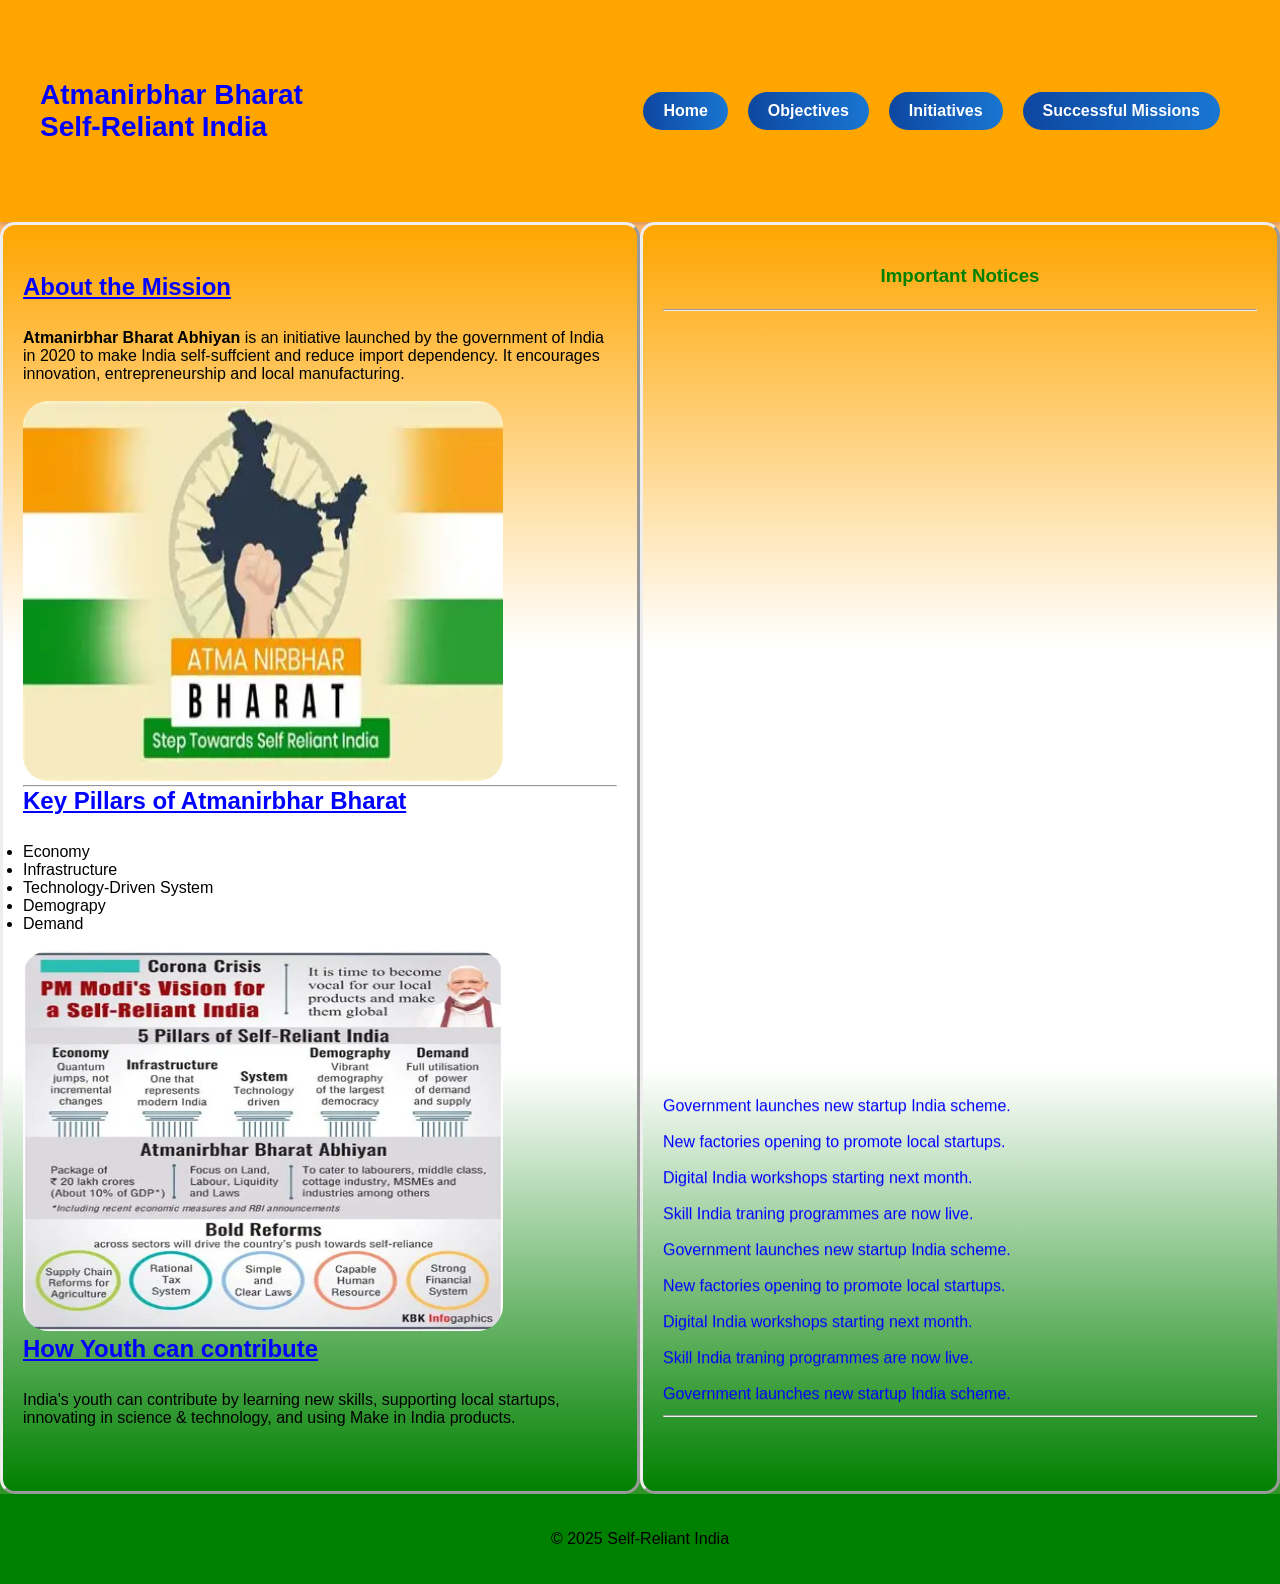
==== index.html @ f89c3b9d "Add files via upload" ====
<!doctype html>
<html>
<head>
 <title>Atmanirbhar Bharat</title>
 <link rel="stylesheet" href="style.css">
</head>
<body>

<header>
 <h1><br><br>
 Atmanirbhar Bharat<br>Self-Reliant India<br><br><br></h1>
<nav> 
 <br><br><a href="index.html" class="button">Home</a>
 <a href="objectives.html" class="button">Objectives</a>
 <a href="initiatives.html" class="button">Initiatives</a>
 <a href="missions.html" class="button">Successful Missions</a><br><br><br>
</nav>
</header>

<main>
<section>
 <h2><br>About the Mission<br><br></h2>
  <p><strong>Atmanirbhar Bharat Abhiyan </strong> is an initiative launched by the government of India in 2020 to make India self-suffcient and reduce import dependency. It encourages innovation, entrepreneurship and local manufacturing.<br><br></p>
   <img src="ATMANIRBHAR BHARAT.png" alt="AB" height="380" width="480"><hr>
  <h2>Key Pillars of Atmanirbhar Bharat<br><br></h2>
   <ul>
    <li>Economy</li>
    <li>Infrastructure</li>
    <li>Technology-Driven System</li>
    <li>Demograpy</li>
    <li>Demand<br><br></li>
   </ul>
  <img src="KPAB.png" alt="KPAB" height="380" width="480">
 <h2>How Youth can contribute<br><br></h2>
  <p>India's youth can contribute by learning new skills, supporting local startups, innovating in science & technology, and using Make in India products.<br><br></p>
</section>

<section>
 <aside class="notice">
  <h3>Important Notices<br><br></h3><hr>
   <marquee direction="up" scrollamount="20" height="1100" width="450">
    <ul>
     <li>Government launches new startup India scheme.</li><br>
     <li>New factories opening to promote local startups.</li><br>
     <li>Digital India workshops starting next month.</li><br>
     <li>Skill India traning programmes are now live.</li><br>
     <li>Government launches new startup India scheme.</li><br>
     <li>New factories opening to promote local startups.</li><br>
     <li>Digital India workshops starting next month.</li><br>
     <li>Skill India traning programmes are now live.</li><br>
     <li>Government launches new startup India scheme.</li><br>
     <li>New factories opening to promote local startups.</li><br>
     <li>Digital India workshops starting next month.</li><br>
     <li>Skill India traning programmes are now live.</li><br>
     <li>Government launches new startup India scheme.</li><br>
     <li>New factories opening to promote local startups.</li><br>
     <li>Digital India workshops starting next month.</li><br>
     <li>Skill India traning programmes are now live.</li><br>
     <li>Government launches new startup India scheme.</li><br>
     <li>New factories opening to promote local startups.</li><br>
     <li>Digital India workshops starting next month.</li><br>
     <li>Skill India traning programmes are now live.</li><br>
    </ul>
   </marquee><hr><br><br><br>
  </aside>
</section>
</main>

<footer>
 <br><br>&copy; 2025 Self-Reliant India<br><br><br>
</footer>

</body>
</html>
---- style.css ----
*{
margin: 0;
padding: 0;
}

section{
background: linear-gradient(to bottom, orange, white, white, green);
border-style: outset;
border-radius: 15px;
}

footer{
background-color: green;
text-align: center;
}

header{
display: flex;
justify-content: space-between;
align-items: center;
background-color: orange;
color: blue;
padding: 15px 40px;
box-shadow: 0 2px 5px rgba(0, 0, 0, 0.2);
}

img{
border-radius: 25px;
}

nav{
background: orange;
text-align: center;
font-weight: bold;
display: flex;
align-items: center;
gap: 20px;
}

nav a{
text-decoration: none;
color: blue;
font-size: 18px;
padding: 10px 18px;
border-radius: 8px;
transition: 0.3s ease;
}

nav a:hover{
color: red;
}

h2{
color: blue;
text-decoration: underline;
}

h3{
color: green;
text-align: center;
}

aside{
margin-top: 20px;
}


.notice{
color: blue;
}

section{
flex: 1;
padding: 20px;
box-sizing: border-box;
}

main{
display: flex;
flex-wrap: wrap;
}

.button{
background: linear-gradient(90deg, #0d47a1, #1976d2);
color: white;
border: none;
padding: 10px 20px;
border-radius: 25px;
font-size: 16px;
font-family: Arial, sans-serif;
cursor: pointer;
transition: transform 0.2s, box-shadow 0.2s;
text-decoration: none;
display: inline-block;
}

.button:hover{
transform: translateY(-3px);
box-shadow: 0 5px 15px rgba(0, 0, 0, 0.2);
color: cyan;
}

body{
animation: fadeIn 1.5s ease-in-out;
background: linear-gradient(to bottom, #FF9933, white, #138808);
margin: 0;
font-family: 'Segoe UI', sans-serif;
}

@keyframes fadeIn {
from { opacity: 0; }
to { opacity: 1; }
}

@keyframes textFadeIn {
from { opacity: 0; transform: translateY(10px); }
to { opacity: 1; transform: translateY(0); }
}

h1, h2, h3, p, a, ul, li, .button{
animation: textFadeIn 2s ease-in-out;
}

h1{
font-size: 28px;
font-weight: bold;
}
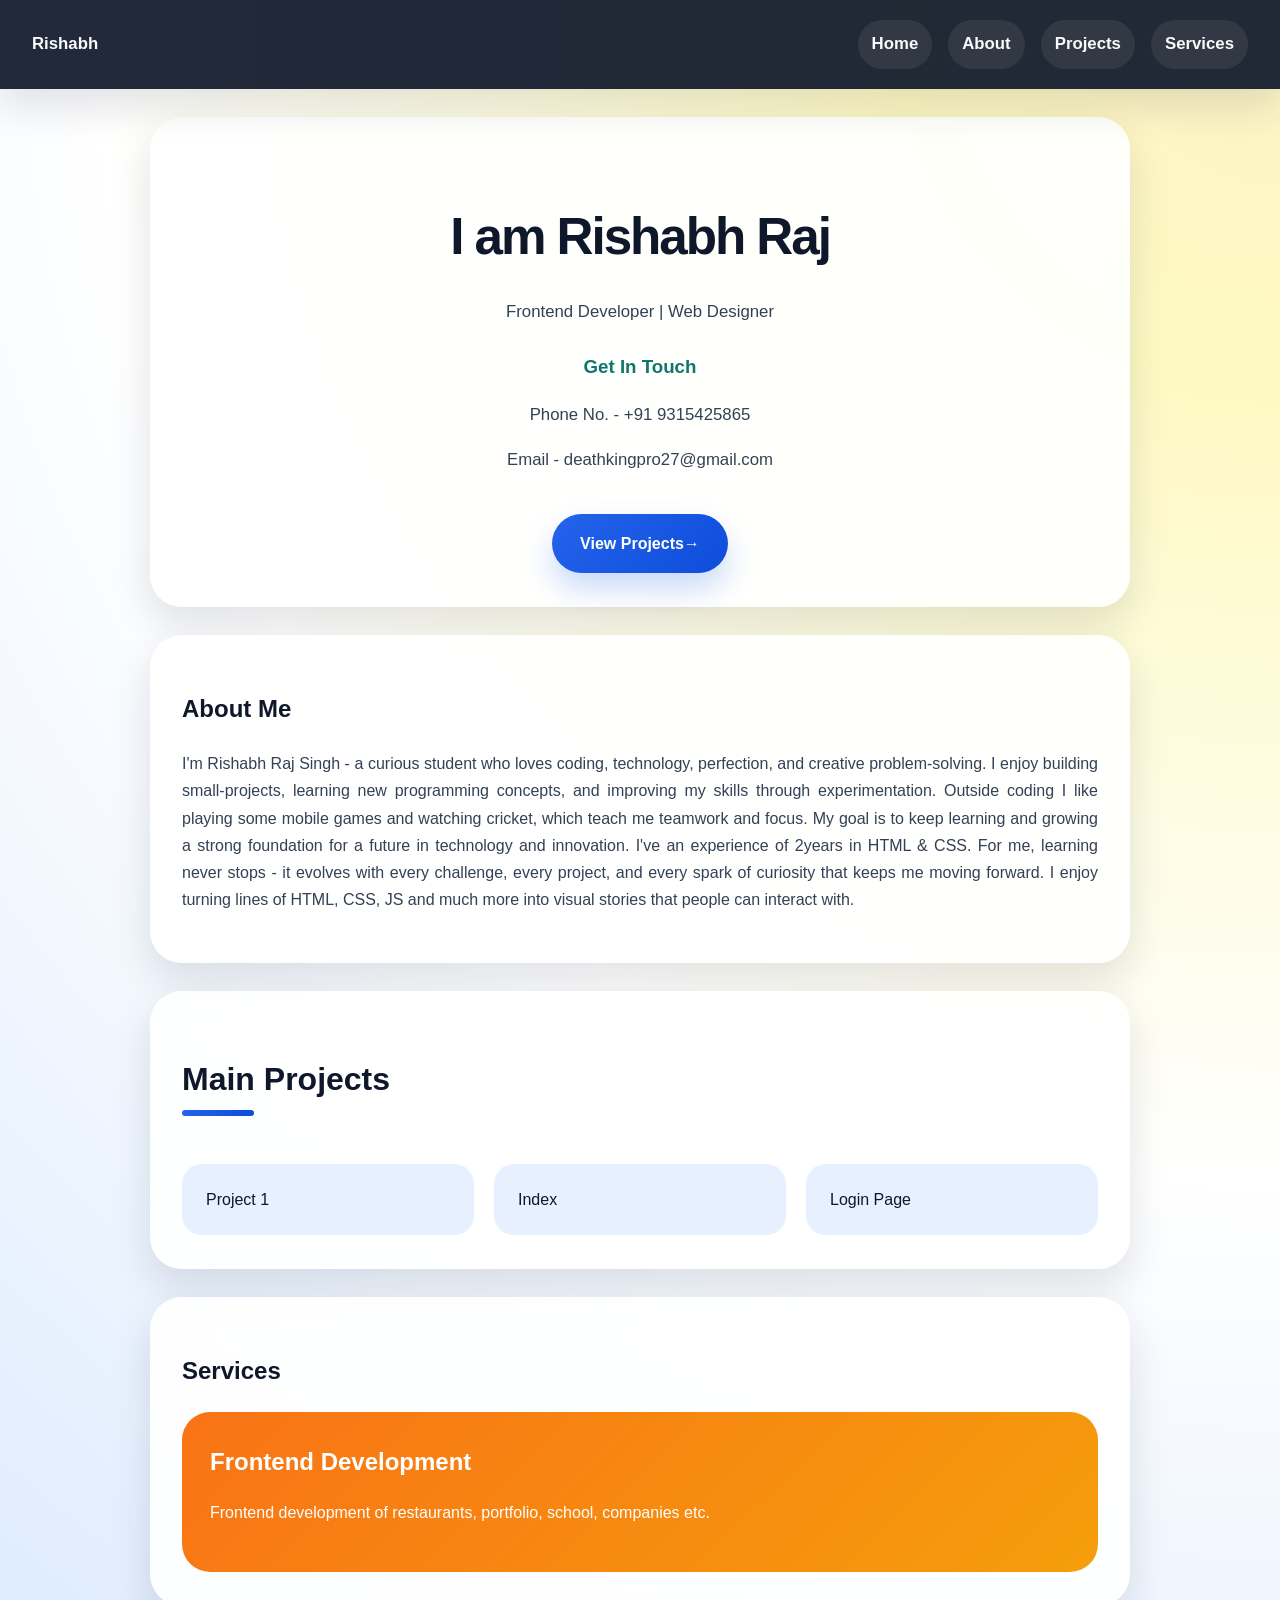
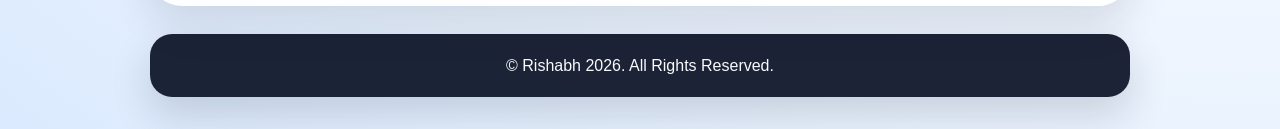
==== commit c5b28553: "Rename main.html to index.html" ====
--- a/index.html
+++ b/index.html
@@ -1,74 +1,48 @@
-<!doctype html>
-<html>
+<!DOCTYPE html>
+<html lang="en">
 <head>
- <title>Atmanirbhar Bharat</title>
- <link rel="stylesheet" href="style.css">
+    <meta charset="UTF-8">
+    <meta name="viewport" content="width=device-width, initial-scale=1.0">
+    <link rel="stylesheet" href="main.css">
+    <title>Portfolio</title>
 </head>
 <body>
-
-<header>
- <h1><br><br>
- Atmanirbhar Bharat<br>Self-Reliant India<br><br><br></h1>
-<nav> 
- <br><br><a href="index.html" class="button">Home</a>
- <a href="objectives.html" class="button">Objectives</a>
- <a href="initiatives.html" class="button">Initiatives</a>
- <a href="missions.html" class="button">Successful Missions</a><br><br><br>
-</nav>
-</header>
-
-<main>
-<section>
- <h2><br>About the Mission<br><br></h2>
-  <p><strong>Atmanirbhar Bharat Abhiyan </strong> is an initiative launched by the government of India in 2020 to make India self-suffcient and reduce import dependency. It encourages innovation, entrepreneurship and local manufacturing.<br><br></p>
-   <img src="ATMANIRBHAR BHARAT.png" alt="AB" height="380" width="480"><hr>
-  <h2>Key Pillars of Atmanirbhar Bharat<br><br></h2>
-   <ul>
-    <li>Economy</li>
-    <li>Infrastructure</li>
-    <li>Technology-Driven System</li>
-    <li>Demograpy</li>
-    <li>Demand<br><br></li>
-   </ul>
-  <img src="KPAB.png" alt="KPAB" height="380" width="480">
- <h2>How Youth can contribute<br><br></h2>
-  <p>India's youth can contribute by learning new skills, supporting local startups, innovating in science & technology, and using Make in India products.<br><br></p>
-</section>
-
-<section>
- <aside class="notice">
-  <h3>Important Notices<br><br></h3><hr>
-   <marquee direction="up" scrollamount="20" height="1100" width="450">
-    <ul>
-     <li>Government launches new startup India scheme.</li><br>
-     <li>New factories opening to promote local startups.</li><br>
-     <li>Digital India workshops starting next month.</li><br>
-     <li>Skill India traning programmes are now live.</li><br>
-     <li>Government launches new startup India scheme.</li><br>
-     <li>New factories opening to promote local startups.</li><br>
-     <li>Digital India workshops starting next month.</li><br>
-     <li>Skill India traning programmes are now live.</li><br>
-     <li>Government launches new startup India scheme.</li><br>
-     <li>New factories opening to promote local startups.</li><br>
-     <li>Digital India workshops starting next month.</li><br>
-     <li>Skill India traning programmes are now live.</li><br>
-     <li>Government launches new startup India scheme.</li><br>
-     <li>New factories opening to promote local startups.</li><br>
-     <li>Digital India workshops starting next month.</li><br>
-     <li>Skill India traning programmes are now live.</li><br>
-     <li>Government launches new startup India scheme.</li><br>
-     <li>New factories opening to promote local startups.</li><br>
-     <li>Digital India workshops starting next month.</li><br>
-     <li>Skill India traning programmes are now live.</li><br>
-    </ul>
-   </marquee><hr><br><br><br>
-  </aside>
-</section>
-</main>
-
-<footer>
- <br><br>&copy; 2025 Self-Reliant India<br><br><br>
-</footer>
-
+    <header class="header">
+        <a href="#home">Rishabh</a>
+        <nav class="navbar">
+            <a href="#home">Home</a>
+            <a href="#about">About</a>
+            <a href="#projects">Projects</a>
+            <a href="#services">Services</a>
+        </nav>
+    </header>
+    <section id="home">
+        <h1>I am Rishabh Raj</h1>
+        <p>Frontend Developer | Web Designer</p>
+        <h3>Get In Touch</h3>
+        <p>Phone No. - +91 9315425865</p>
+        <p>Email - deathkingpro27@gmail.com</p>
+        <a href="#projects">View Projects→</a>
+    </section>
+    <section id="about">
+        <h1>About Me</h1>
+        <p>I'm Rishabh Raj Singh - a curious student who loves coding, technology, perfection, and creative problem-solving. I enjoy building small-projects, learning new programming concepts, and improving my skills through experimentation. Outside coding I like playing some mobile games and watching cricket, which teach me teamwork and focus. My goal is to keep learning and growing a strong foundation for a future in technology and innovation. I've an experience of 2years in HTML & CSS. For me, learning never stops - it evolves with every challenge, every project, and every spark of curiosity that keeps me moving forward. I enjoy turning lines of HTML, CSS, JS and much more into visual stories that people can interact with.</p>
+    </section>
+    <section id="projects">
+        <h2>Main Projects</h2>
+        <a href="{1}.html">Project 1</a>
+        <a href="index.html">Index</a>
+        <a href="login.html">Login Page</a>
+    </section>
+    <section id="services">
+        <h1>Services</h1>
+        <div>
+            <h2>Frontend Development</h2>
+            <p>Frontend development of restaurants, portfolio, school, companies etc.</p>
+        </div>
+    </section>
+    <footer>
+        &copy; Rishabh 2026. All Rights Reserved.
+    </footer>
 </body>
-</html> +</html>
--- a/main.css
+++ b/main.css
@@ -0,0 +1,260 @@
+/* main.css - polished responsive portfolio styles */
+:root {
+  --primary-color: #2563eb;
+  --secondary-color: #0f766e;
+  --accent-color: #f97316;
+  --text-color: #102a43;
+  --bg-gradient: radial-gradient(circle at top right, #fef3c7 0%, #fef9c3 18%, #ffffff 55%, #dbeafe 100%);
+  --header-bg: rgba(15, 23, 42, 0.92);
+  --section-bg: rgba(255, 255, 255, 0.92);
+  --shadow: 0 18px 40px rgba(15, 23, 42, 0.12);
+}
+
+*, *::before, *::after {
+  box-sizing: border-box;
+  scroll-behavior: smooth;
+}
+
+html, body {
+  margin: 0;
+  padding: 0;
+  min-height: 100%;
+}
+
+body {
+  font-family: 'Segoe UI', Tahoma, Geneva, Verdana, sans-serif;
+  color: var(--text-color);
+  background: var(--bg-gradient);
+  line-height: 1.7;
+  animation: fadeIn 0.9s ease-out;
+}
+
+header.header {
+  position: sticky;
+  top: 0;
+  z-index: 10;
+  display: flex;
+  justify-content: space-between;
+  align-items: center;
+  padding: 20px 32px;
+  background: var(--header-bg);
+  color: #f8fafc;
+  box-shadow: var(--shadow);
+}
+
+header.header a {
+  color: #f8fafc;
+  text-decoration: none;
+  font-size: 1.05rem;
+  font-weight: 700;
+}
+
+nav.navbar {
+  display: flex;
+  gap: 16px;
+  flex-wrap: wrap;
+}
+
+nav.navbar a {
+  color: #f8fafc;
+  text-decoration: none;
+  padding: 10px 14px;
+  border-radius: 999px;
+  background: rgba(248, 250, 252, 0.08);
+  transition: transform 0.2s ease, background 0.2s ease, color 0.2s ease;
+}
+
+nav.navbar a:hover,
+nav.navbar a:focus-visible {
+  background: #f8fafc;
+  color: #0f172a;
+  transform: translateY(-2px);
+}
+
+section {
+  max-width: 980px;
+  margin: 28px auto;
+  padding: 34px 32px;
+  border-radius: 32px;
+  background: var(--section-bg);
+  box-shadow: var(--shadow);
+  backdrop-filter: blur(10px);
+  animation: slideIn 0.8s ease-out;
+}
+
+#home {
+  text-align: center;
+}
+
+#home h1 {
+  font-size: clamp(2.6rem, 4vw, 4.2rem);
+  margin-bottom: 18px;
+  color: #0f172a;
+  letter-spacing: -0.04em;
+}
+
+#home p {
+  max-width: 720px;
+  margin: 0 auto 16px;
+  font-size: 1.05rem;
+  color: #334155;
+}
+
+#home h3 {
+  color: var(--secondary-color);
+  margin-top: 24px;
+}
+
+#home a {
+  display: inline-flex;
+  align-items: center;
+  justify-content: center;
+  margin-top: 24px;
+  padding: 16px 28px;
+  border-radius: 999px;
+  background: linear-gradient(135deg, var(--primary-color), #0d4ddb);
+  color: #ffffff;
+  text-decoration: none;
+  font-weight: 700;
+  box-shadow: 0 16px 30px rgba(37, 99, 235, 0.24);
+  transition: transform 0.2s ease, box-shadow 0.2s ease;
+}
+
+#home a:hover {
+  transform: translateY(-3px);
+  box-shadow: 0 20px 34px rgba(37, 99, 235, 0.28);
+}
+
+#about h1,
+#services h1 {
+  margin-bottom: 20px;
+  color: #0f172a;
+}
+
+#projects h2 {
+  margin-bottom: 20px;
+  color: #0f172a;
+  font-size: 2rem;
+  display: inline-block;
+  position: relative;
+  grid-column: 1 / -1;
+}
+
+#about p {
+  color: #334155;
+  font-size: 1rem;
+  text-align: justify;
+  text-justify: inter-word;
+}
+
+#projects {
+  display: grid;
+  grid-template-columns: repeat(auto-fit, minmax(250px, 1fr));
+  gap: 20px;
+}
+
+#projects h2::after {
+  content: '';
+  position: absolute;
+  left: 0;
+  bottom: -10px;
+  width: 72px;
+  height: 6px;
+  border-radius: 999px;
+  background: linear-gradient(90deg, var(--primary-color), #0d4ddb);
+}
+
+#projects a {
+  display: block;
+  margin-top: 18px;
+  padding: 22px 24px;
+  border-radius: 20px;
+  background: rgba(59, 130, 246, 0.12);
+  color: #0f172a;
+  text-decoration: none;
+  transition: transform 0.2s ease, box-shadow 0.2s ease, background-color 0.2s ease;
+}
+
+#projects a:hover {
+  transform: translateY(-3px);
+  background: rgba(59, 130, 246, 0.18);
+  box-shadow: 0 16px 28px rgba(15, 23, 42, 0.12);
+}
+
+#services div {
+  display: block;
+  padding: 30px 28px;
+  border-radius: 28px;
+  background: linear-gradient(135deg, var(--accent-color), #f59e0b);
+  color: #ffffff;
+  text-decoration: none;
+  transition: transform 0.2s ease, box-shadow 0.2s ease;
+}
+
+#services div:hover {
+  transform: translateY(-3px);
+  box-shadow: 0 18px 34px rgba(249, 115, 22, 0.28);
+}
+
+#services h2 {
+  margin: 0 0 10px 0;
+  font-size: 1.5rem;
+}
+
+footer {
+  margin: 18px auto 32px;
+  max-width: 980px;
+  width: calc(100% - 40px);
+  padding: 18px 22px;
+  text-align: center;
+  border-radius: 22px;
+  background: rgba(15, 23, 42, 0.94);
+  color: #f8fafc;
+  box-shadow: 0 18px 40px rgba(15, 23, 42, 0.16);
+}
+
+@keyframes fadeIn {
+  from { opacity: 0; transform: translateY(10px); }
+  to { opacity: 1; transform: translateY(0); }
+}
+
+@keyframes slideIn {
+  from { opacity: 0; transform: translateX(-20px); }
+  to { opacity: 1; transform: translateX(0); }
+}
+
+@media (max-width: 760px) {
+  header.header {
+    flex-direction: column;
+    text-align: center;
+    padding: 18px 22px;
+  }
+
+  nav.navbar {
+    justify-content: center;
+  }
+
+  section {
+    margin: 20px auto;
+    padding: 28px 20px;
+  }
+}
+
+@media (max-width: 520px) {
+  header.header {
+    padding: 16px 18px;
+  }
+
+  nav.navbar {
+    gap: 10px;
+  }
+
+  #home h1 {
+    font-size: clamp(2.2rem, 10vw, 3rem);
+  }
+
+  #projects a,
+  #services a {
+    padding: 22px 18px;
+  }
+}
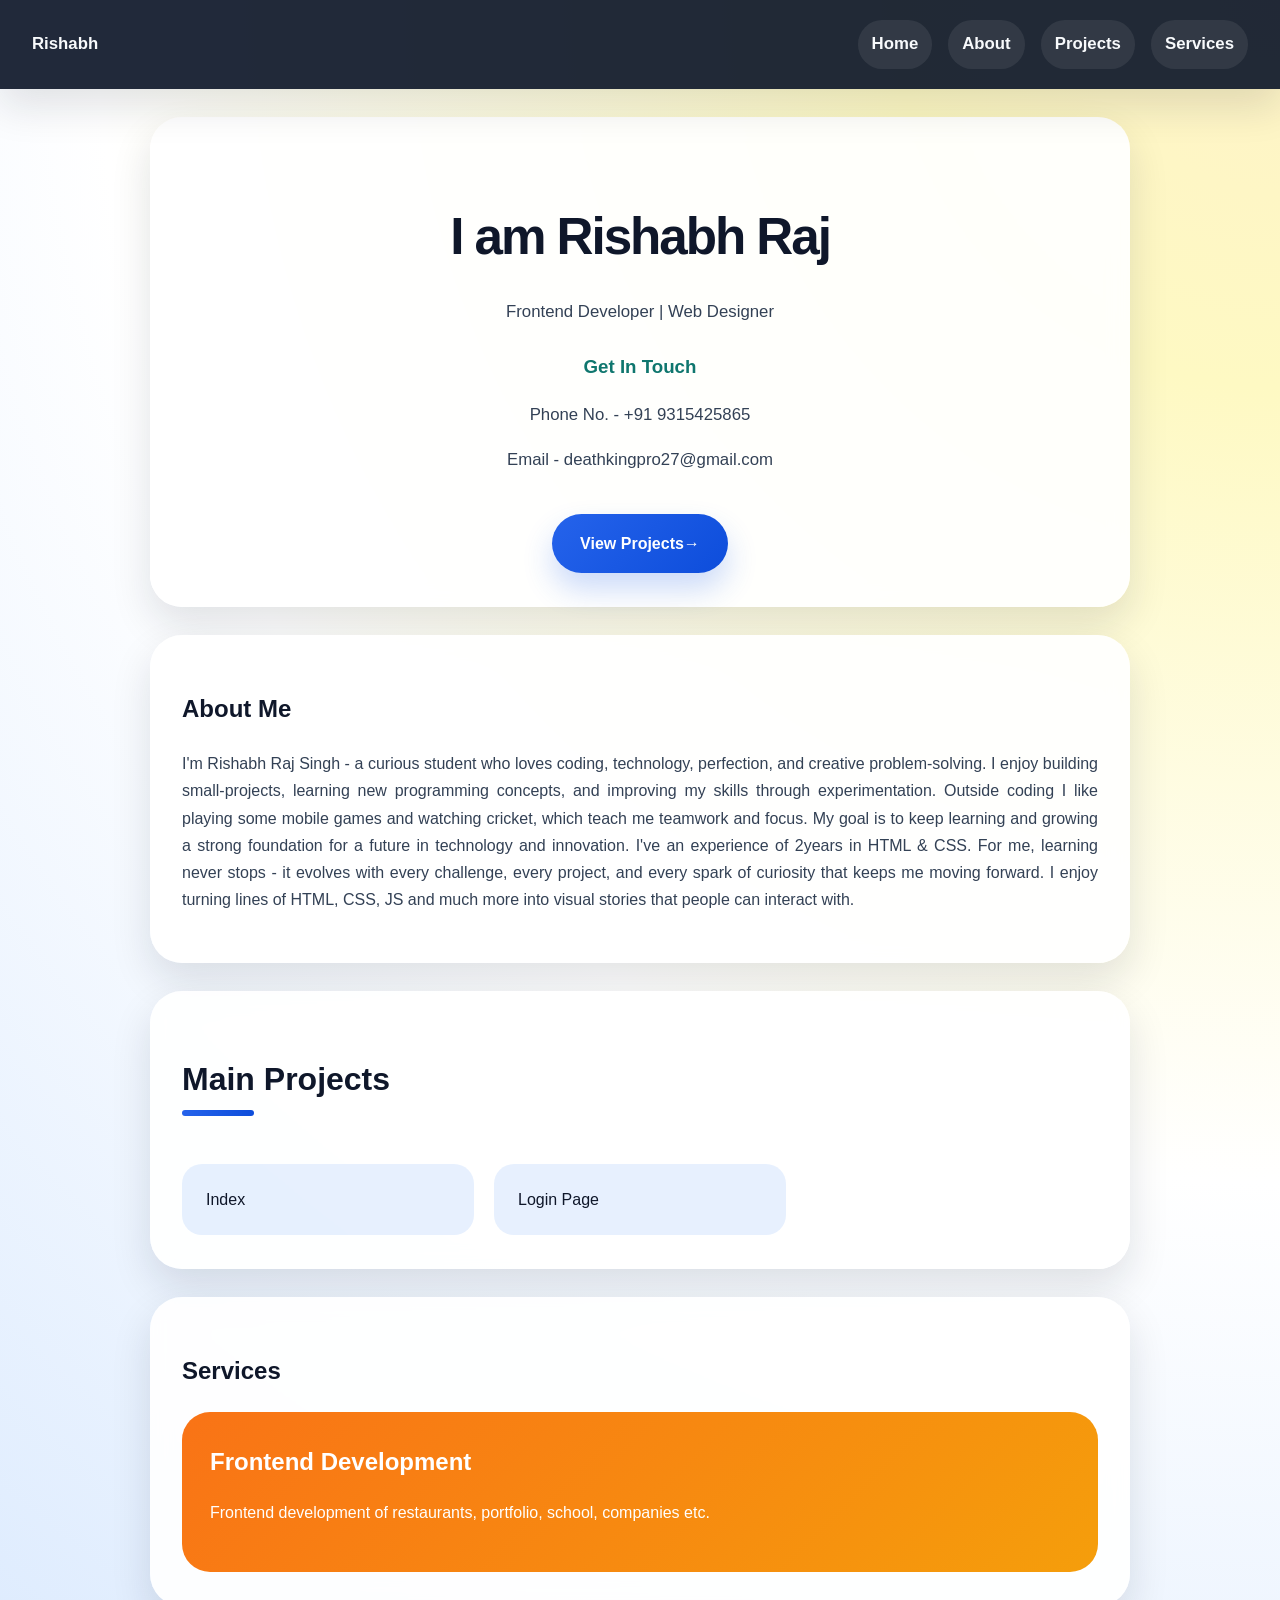
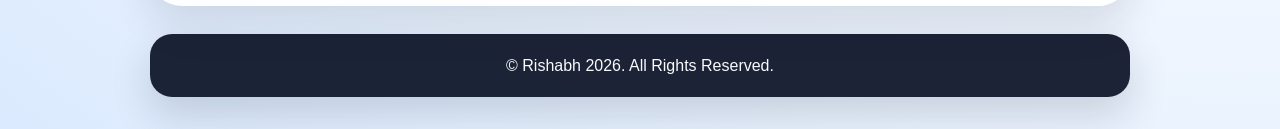
==== commit 54ce0ea6: "Update index.html" ====
--- a/index.html
+++ b/index.html
@@ -30,7 +30,6 @@
     </section>
     <section id="projects">
         <h2>Main Projects</h2>
-        <a href="{1}.html">Project 1</a>
         <a href="index.html">Index</a>
         <a href="login.html">Login Page</a>
     </section>
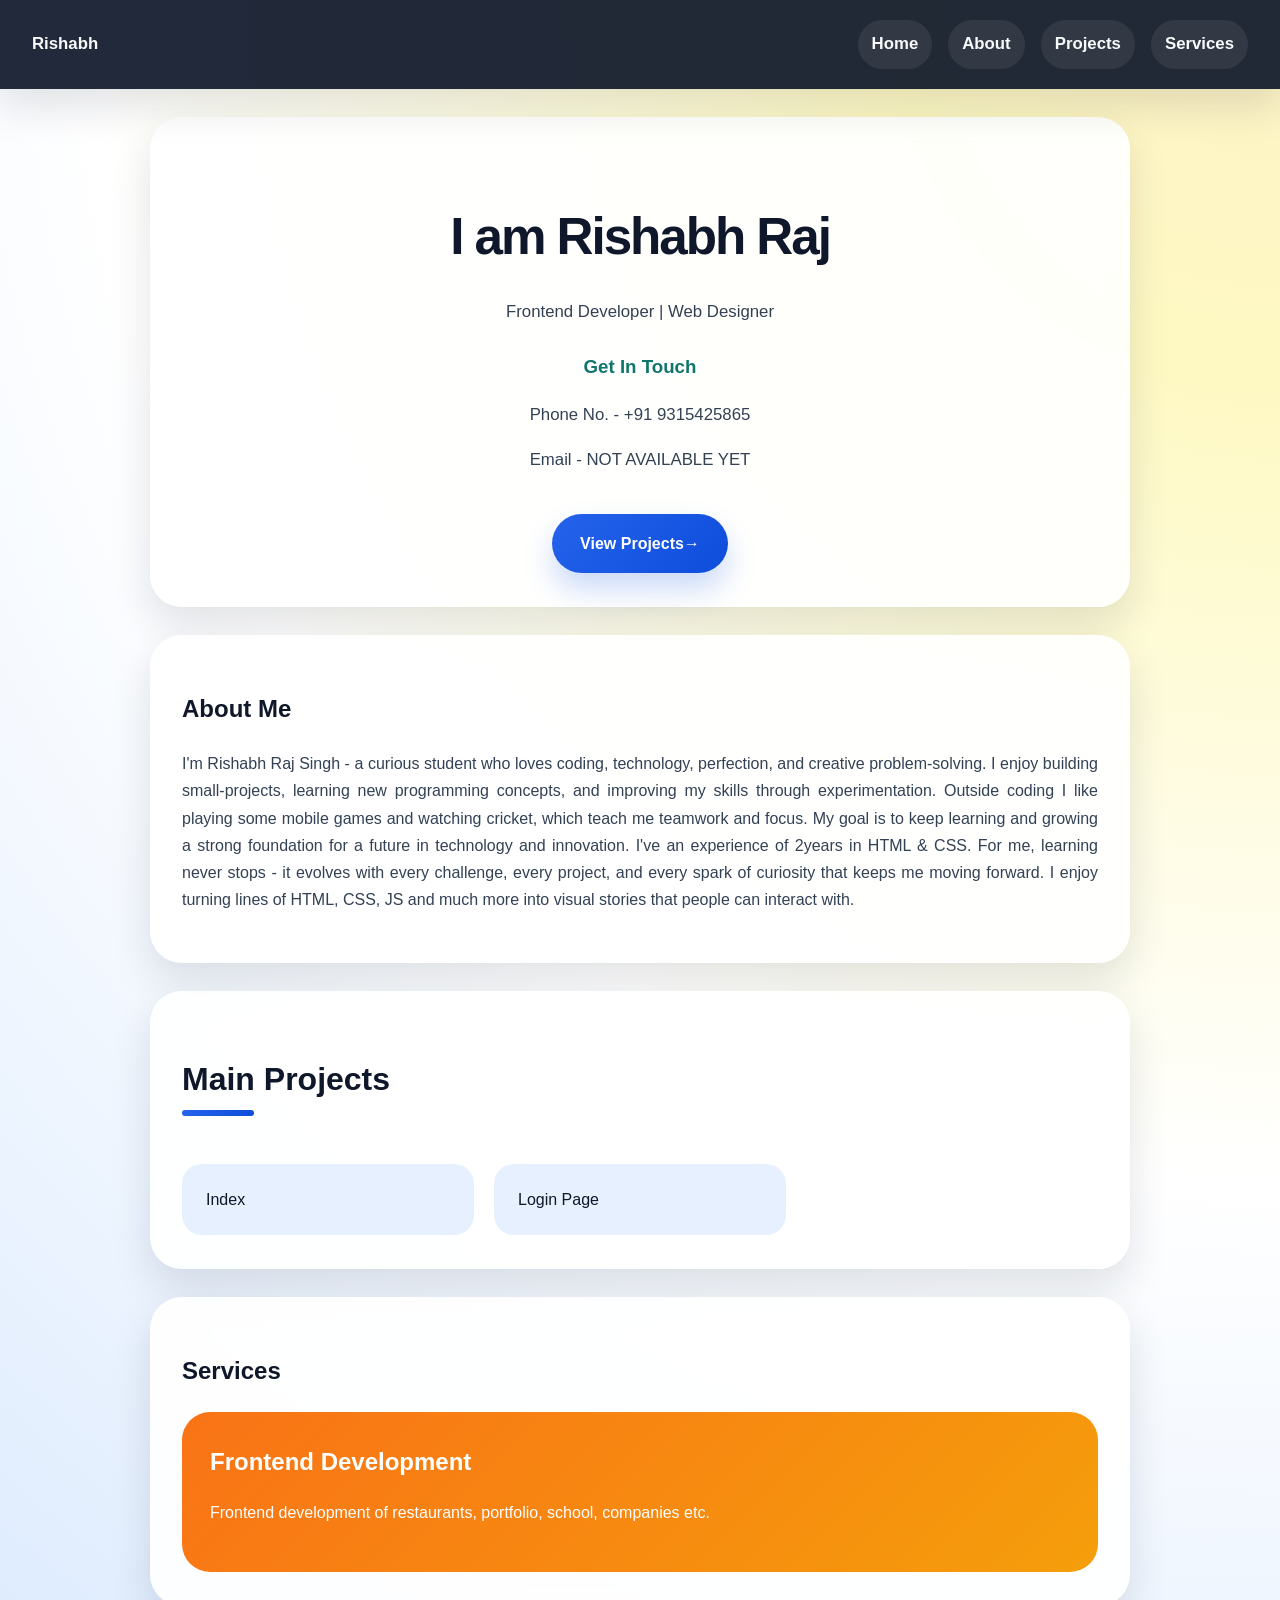
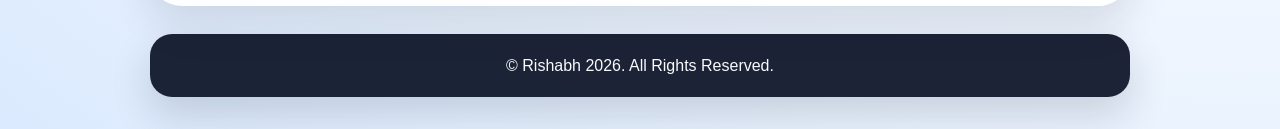
==== commit f57ec245: "Update index.html" ====
--- a/index.html
+++ b/index.html
@@ -21,7 +21,7 @@
         <p>Frontend Developer | Web Designer</p>
         <h3>Get In Touch</h3>
         <p>Phone No. - +91 9315425865</p>
-        <p>Email - deathkingpro27@gmail.com</p>
+        <p>Email - NOT AVAILABLE YET</p>
         <a href="#projects">View Projects→</a>
     </section>
     <section id="about">
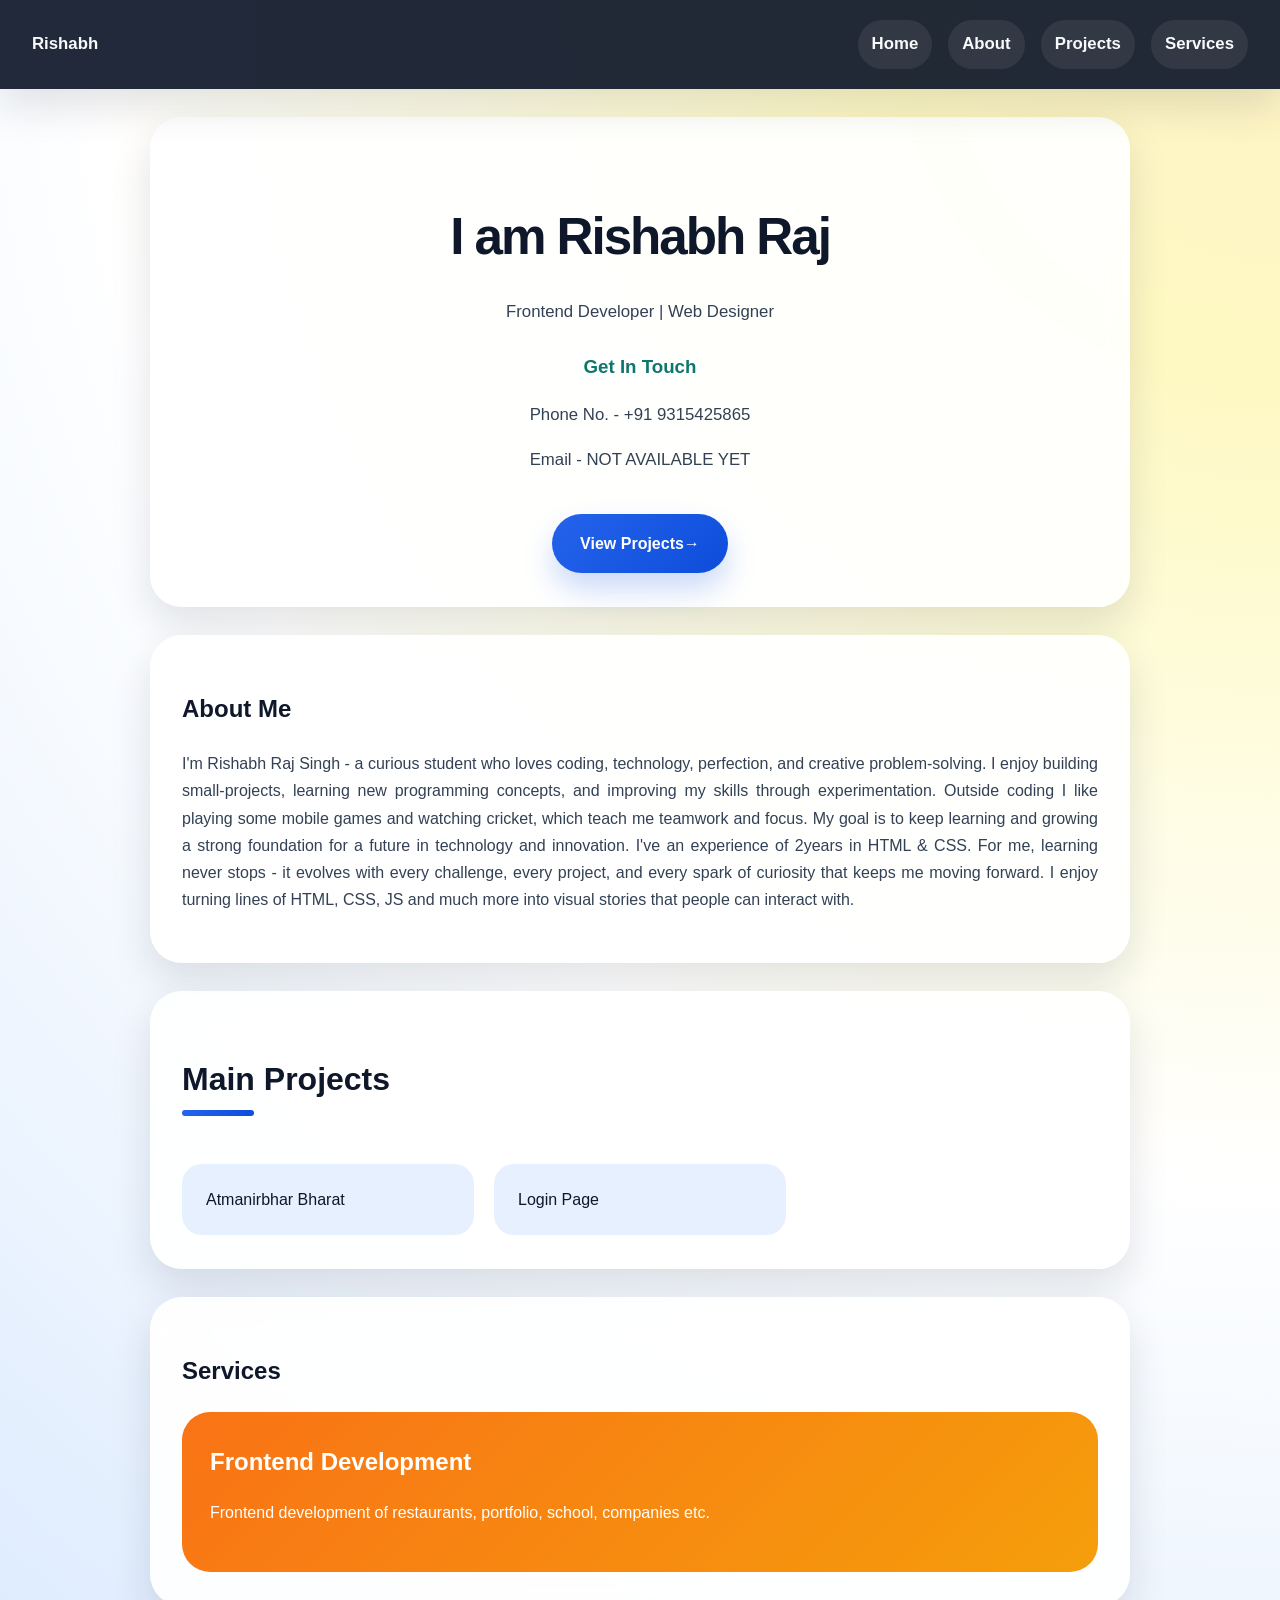
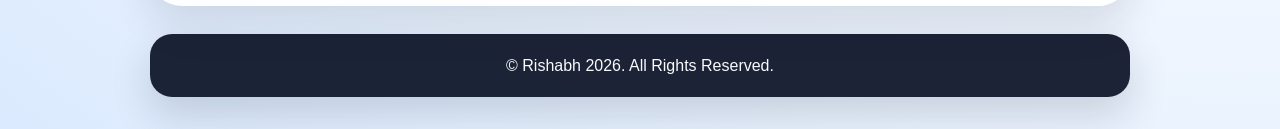
==== commit 851c5562: "Change project link in index.html Updated project link from 'index.html' to 'atmanirbhar.html'." ====
--- a/index.html
+++ b/index.html
@@ -30,7 +30,7 @@
     </section>
     <section id="projects">
         <h2>Main Projects</h2>
-        <a href="index.html">Index</a>
+        <a href="atmanirbhar.html">Atmanirbhar Bharat</a>
         <a href="login.html">Login Page</a>
     </section>
     <section id="services">
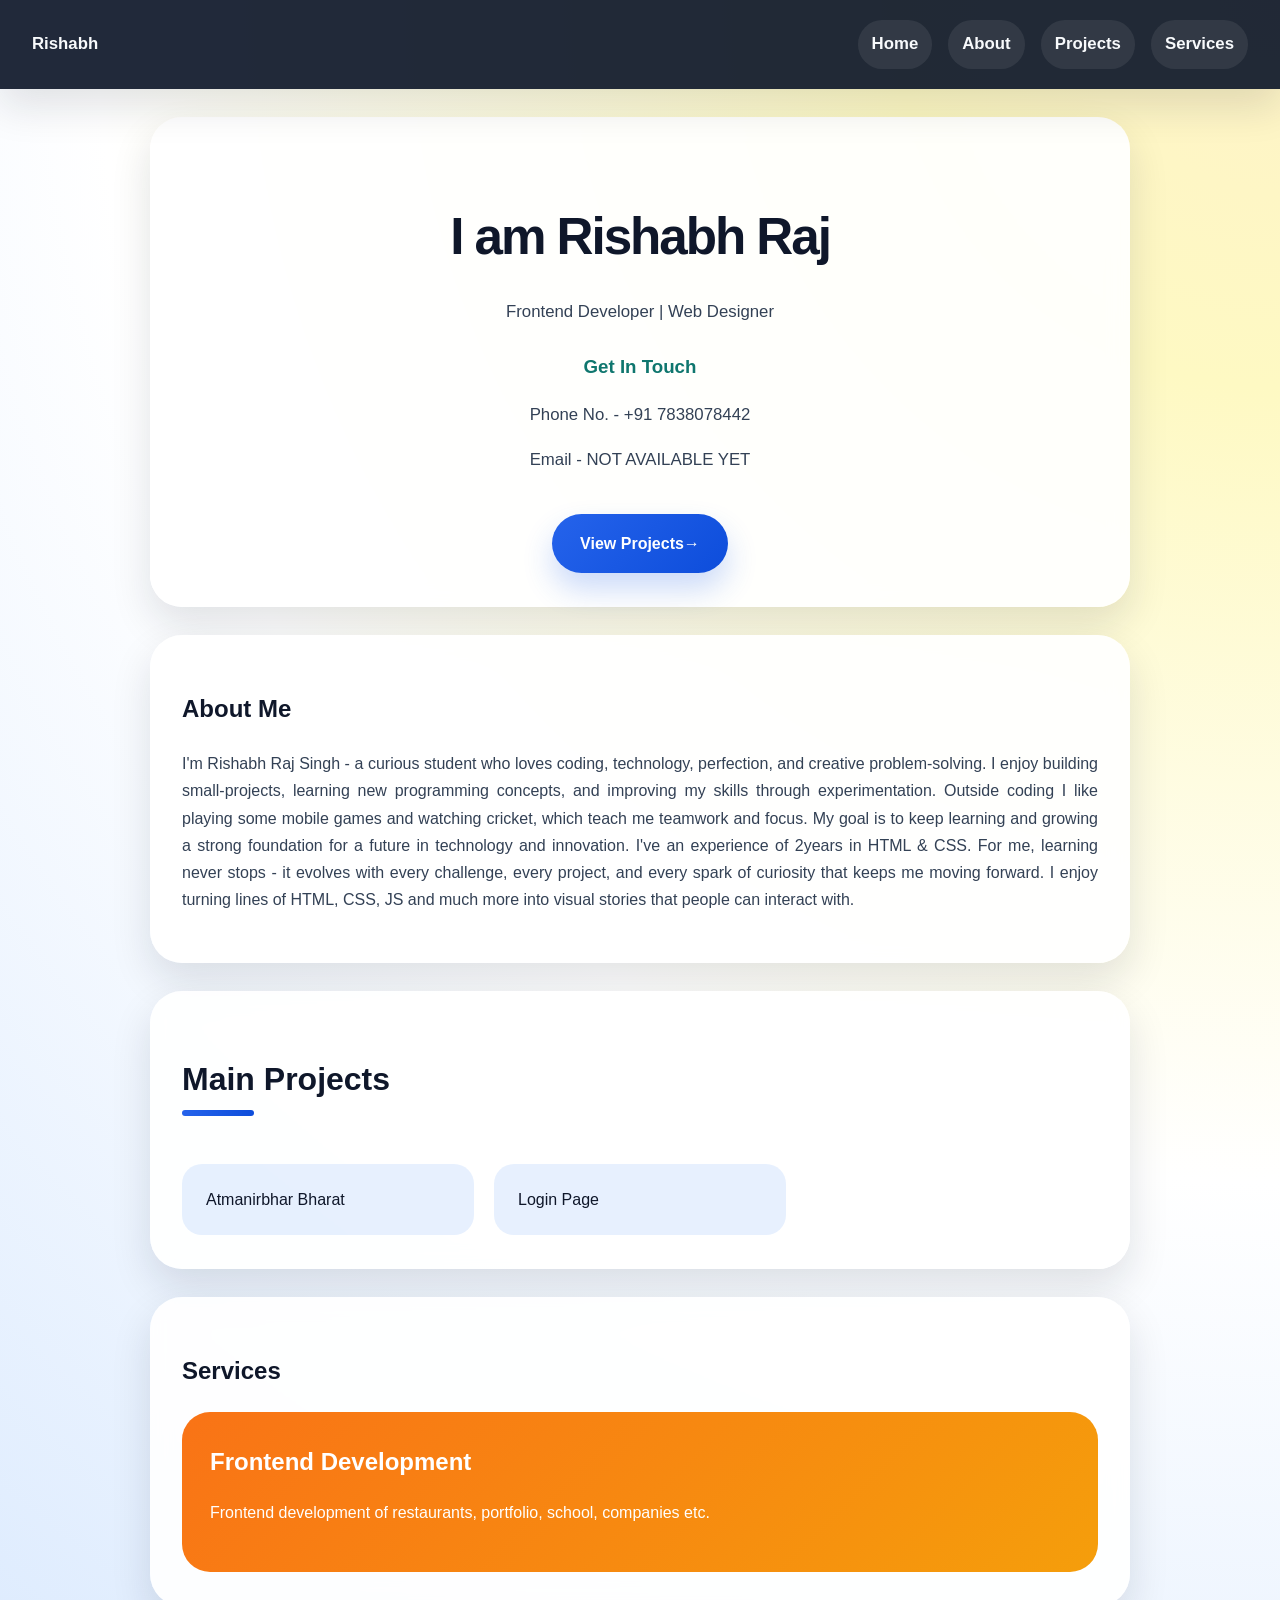
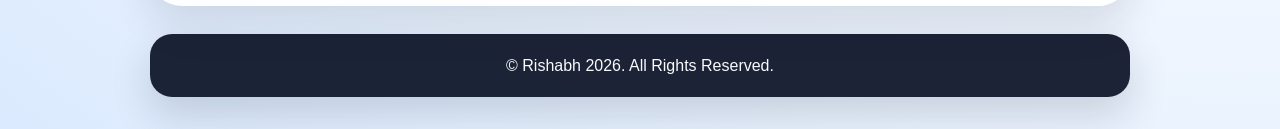
==== commit 96f942ad: "Update index.html" ====
--- a/index.html
+++ b/index.html
@@ -20,7 +20,7 @@
         <h1>I am Rishabh Raj</h1>
         <p>Frontend Developer | Web Designer</p>
         <h3>Get In Touch</h3>
-        <p>Phone No. - +91 9315425865</p>
+        <p>Phone No. - +91 7838078442</p>
         <p>Email - NOT AVAILABLE YET</p>
         <a href="#projects">View Projects→</a>
     </section>
